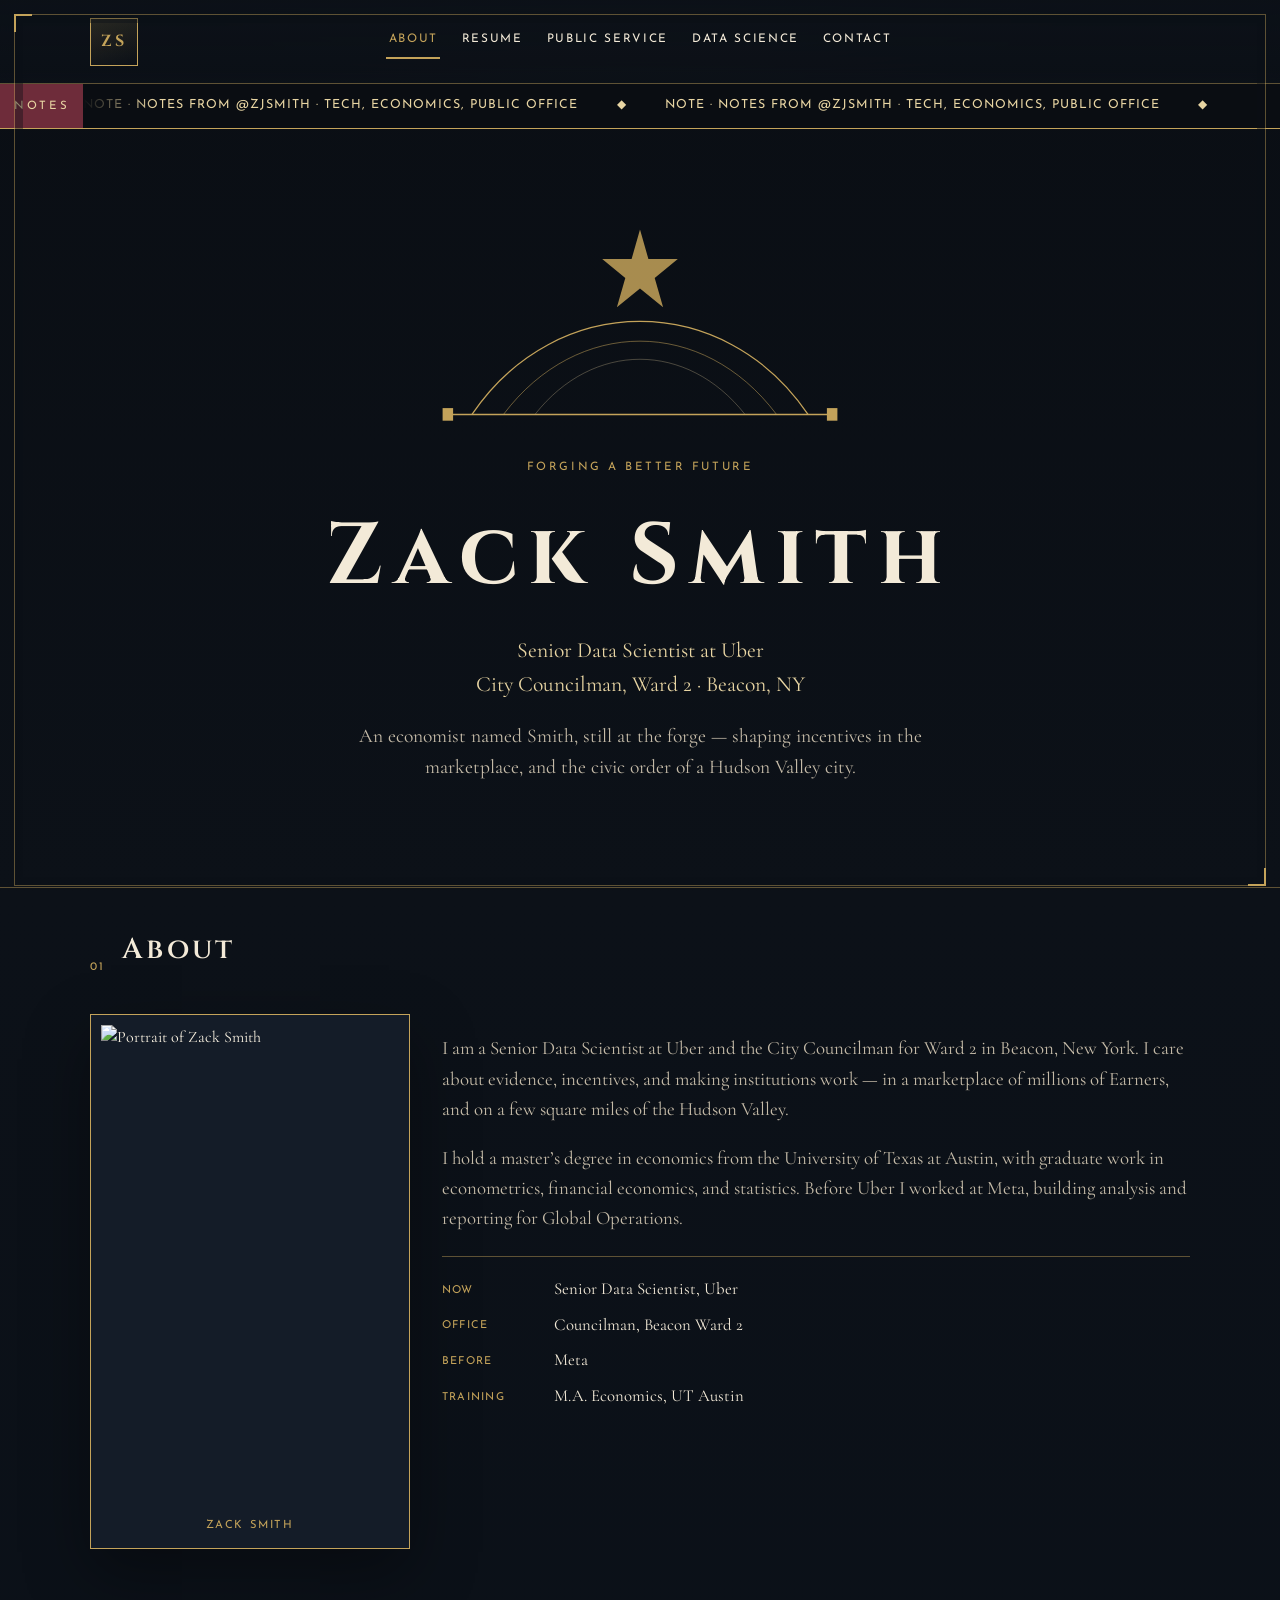
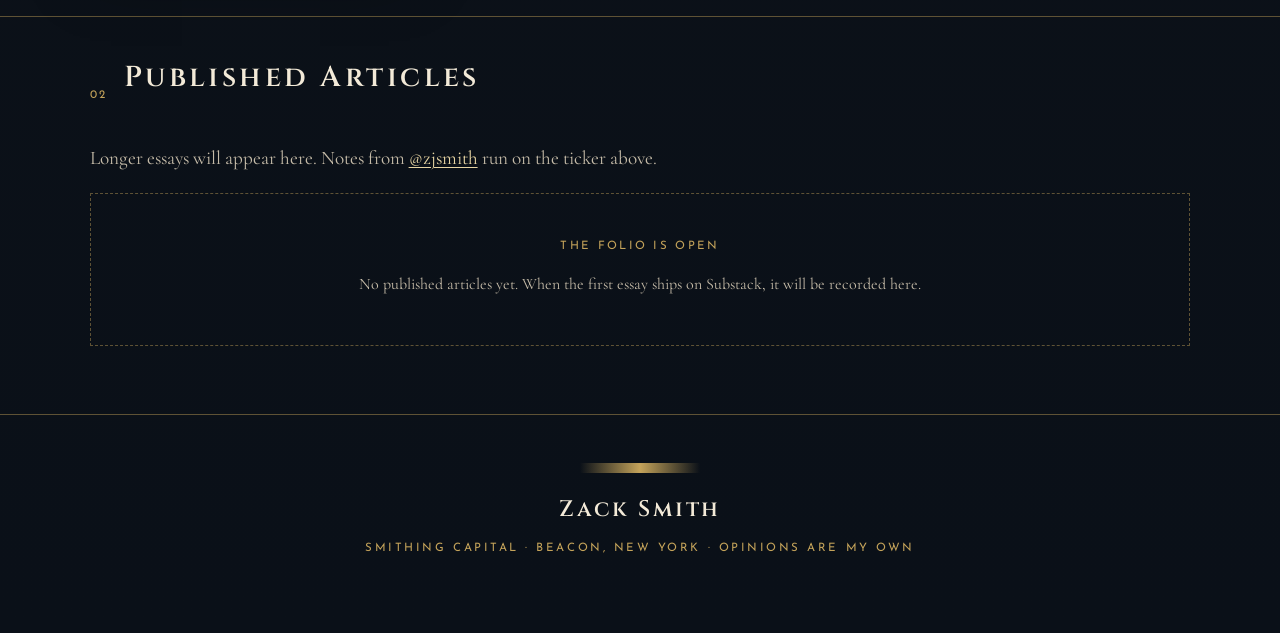
==== docs/index.html @ 28794821 "Publish the site from docs/ instead of GitHub Actions Pages. Co-authored-by: Cursor <cursoragent@cur" ====
<!DOCTYPE html>
<html lang="en">
  <head>
    <meta charset="UTF-8" />
    <meta name="viewport" content="width=device-width, initial-scale=1.0" />
    <title>Zack Smith · Data Scientist &amp; Councilman</title>
    <meta
      name="description"
      content="Zack Smith is a Senior Data Scientist at Uber and City Councilman for Ward 2 in Beacon, New York. Writing on tech, economics, and public office."
    />
    <link rel="preconnect" href="https://fonts.googleapis.com" />
    <link rel="preconnect" href="https://fonts.gstatic.com" crossorigin />
    <link
      href="https://fonts.googleapis.com/css2?family=Cinzel:wght@400;600;700&family=Cormorant+Garamond:ital,wght@0,400;0,500;0,600;1,400;1,500&family=Josefin+Sans:wght@300;400;500;600&display=swap"
      rel="stylesheet"
    />
    <link rel="stylesheet" href="./src/styles.css" />
  </head>
  <body>
    <div class="page-frame" aria-hidden="true"></div>

    <header class="site-header">
      <a class="monogram" href="#about" aria-label="Zack Smith home">ZS</a>
      <nav class="site-nav" aria-label="Primary">
        <a href="#about" data-nav="about">About</a>
        <a href="#resume" data-nav="resume">Resume</a>
        <a href="#public-service" data-nav="public-service">Public Service</a>
        <a href="#data-science" data-nav="data-science">Data Science</a>
        <a href="#contact" data-nav="contact">Contact</a>
      </nav>
    </header>

    <div class="ticker-wrap" aria-label="Latest Substack notes">
      <span class="ticker-badge">Notes</span>
      <div class="ticker-window">
        <div class="ticker-track" id="ticker-track">
          <span>Loading the wire…</span>
        </div>
      </div>
    </div>

    <main>
      <section class="page is-active" id="about" data-page="about">
        <div class="hero">
          <div class="hero-ornament" aria-hidden="true">
            <svg viewBox="0 0 400 200" fill="none">
              <path d="M200 12 L208 40 L236 40 L214 58 L222 86 L200 68 L178 86 L186 58 L164 40 L192 40 Z" fill="#c4a35a" opacity="0.85" />
              <path d="M40 188 C120 70 280 70 360 188" stroke="#c4a35a" stroke-width="1.2" />
              <path d="M70 188 C140 95 260 95 330 188" stroke="#c4a35a" stroke-width="0.7" opacity="0.7" />
              <path d="M100 188 C155 118 245 118 300 188" stroke="#e8d5a3" stroke-width="0.5" opacity="0.55" />
              <line x1="20" y1="188" x2="380" y2="188" stroke="#c4a35a" stroke-width="1.4" />
              <rect x="12" y="182" width="10" height="12" fill="#c4a35a" />
              <rect x="378" y="182" width="10" height="12" fill="#c4a35a" />
            </svg>
          </div>
          <p class="eyebrow">Forging a better future</p>
          <h1>Zack Smith</h1>
          <p class="hero-roles">Senior Data Scientist at Uber<br />City Councilman, Ward 2 · Beacon, NY</p>
          <p class="hero-lede">
            An economist named Smith, still at the forge — shaping incentives in the marketplace,
            and the civic order of a Hudson Valley city.
          </p>
        </div>

        <div class="panel inner">
          <div class="section-head">
            <span class="section-index">01</span>
            <h2>About</h2>
            <div class="rule"></div>
          </div>
          <div class="about-grid">
            <div class="portrait-frame">
              <img
                src="https://pbs.twimg.com/profile_images/2091632681578536960/deAurGRJ_400x400.jpg"
                alt="Portrait of Zack Smith"
                width="480"
                height="480"
              />
              <span class="frame-caption">Zack Smith</span>
            </div>
            <div class="about-copy">
              <p>
                I am a Senior Data Scientist at Uber and the City Councilman for Ward 2 in Beacon,
                New York. I care about evidence, incentives, and making institutions work — in a
                marketplace of millions of Earners, and on a few square miles of the Hudson Valley.
              </p>
              <p>
                I hold a master’s degree in economics from the University of Texas at Austin, with
                graduate work in econometrics, financial economics, and statistics. Before Uber I
                worked at Meta, building analysis and reporting for Global Operations.
              </p>
              <ul class="vital-stats">
                <li><span>Now</span> Senior Data Scientist, Uber</li>
                <li><span>Office</span> Councilman, Beacon Ward 2</li>
                <li><span>Before</span> Meta</li>
                <li><span>Training</span> M.A. Economics, UT Austin</li>
              </ul>
            </div>
          </div>
        </div>

        <div class="panel inner articles-panel">
          <div class="section-head">
            <span class="section-index">02</span>
            <h2>Published Articles</h2>
            <div class="rule"></div>
          </div>
          <p class="dispatch-intro">
            Longer essays will appear here. Notes from
            <a href="https://substack.com/@zjsmith" target="_blank" rel="noopener noreferrer">@zjsmith</a>
            run on the ticker above.
          </p>
          <div id="article-list" class="article-list">
            <p class="feed-status on-dark">Loading articles…</p>
          </div>
        </div>
      </section>

      <section class="page" id="public-service" data-page="public-service" hidden>
        <div class="panel">
          <div class="section-head">
            <span class="section-index">03</span>
            <h2>Public Service</h2>
            <div class="rule"></div>
          </div>
          <div class="civic-layout">
            <div>
              <p class="civic-kicker">City of Beacon · Ward 2</p>
              <h3>Councilman Zack Smith</h3>
              <p>
                Sworn in on January 4, 2026. I ran because Beacon’s quality of life can be improved
                with data, research, and attention to residents who feel overlooked as the city
                redevelops.
              </p>
              <blockquote>
                “As a data scientist, I am able to use data and research to make the best-informed
                decisions for our city, which is especially important with big decisions coming for
                zoning and redevelopment projects.”
              </blockquote>
              <p>
                Priorities I have raised with Ward 2 residents include holding short-term-rental
                landlords accountable, working with Main Street landlords on weekend parking, and
                enforcing quality-of-life rules — parking, leashes, noise — so Beacon stays orderly
                as it grows.
              </p>
              <p>
                City Council meetings and workshops are streamed and archived on the City of Beacon
                YouTube channel. Follow along there, then write me at
                <a href="mailto:zsmith@beaconny.gov">zsmith@beaconny.gov</a>
                if you have a Ward 2 or city issue.
              </p>
              <div class="hero-links start">
                <a
                  class="gold-btn"
                  href="https://www.youtube.com/channel/UCvPpigGwZDeR7WYmw-SuDxg"
                  target="_blank"
                  rel="noopener noreferrer"
                  >City of Beacon on YouTube</a
                >
                <a
                  class="ghost-btn"
                  href="https://beaconny.gov/index.php/meeting-videos/"
                  target="_blank"
                  rel="noopener noreferrer"
                  >Meeting videos</a
                >
              </div>
            </div>
            <aside class="civic-card">
              <p class="civic-card-label">The Record</p>
              <ul>
                <li>First-time candidate, elected 2025</li>
                <li>Sworn in January 4, 2026</li>
                <li>Ward 2 representative</li>
                <li>Watch meetings on YouTube</li>
              </ul>
              <a
                class="text-link"
                href="https://highlandscurrent.org/2025/10/27/beacon-council-to-get-makeover/"
                target="_blank"
                rel="noopener noreferrer"
                >Candidate Q&amp;A, The Highlands Current →</a
              >
            </aside>
          </div>
        </div>
      </section>

      <section class="page" id="data-science" data-page="data-science" hidden>
        <div class="panel">
          <div class="section-head">
            <span class="section-index">04</span>
            <h2>Data Science</h2>
            <div class="rule"></div>
          </div>
          <div class="ds-layout">
            <div>
              <p class="civic-kicker">Uber · New York</p>
              <h3>Senior Data Scientist</h3>
              <p>
                I run experiments to improve the onboarding funnel for Earners — the people who
                drive, deliver, and make the marketplace work. The job is measurement with
                consequences: design the test, ship the analysis, and recommend the product change.
              </p>
              <p>
                Day to day that looks like A/B tests, switchbacks, and synthetic controls; Python
                notebooks end-to-end; Hive and Spark for scheduled datasets; Presto SQL for
                analysis; and dashboards in Google Data Studio for engineering, product, and senior
                leadership.
              </p>
              <p>
                Code and one-off analytics live on GitHub.
              </p>
              <div class="hero-links start">
                <a class="gold-btn" href="#resume">Resume</a>
                <a
                  class="gold-btn"
                  href="https://github.com/ZSmith-Analytics"
                  target="_blank"
                  rel="noopener noreferrer"
                  >GitHub · ZSmith-Analytics</a
                >
              </div>
            </div>
            <aside class="civic-card">
              <p class="civic-card-label">The Bench</p>
              <ul>
                <li>Experiment design &amp; causal inference</li>
                <li>Python, Presto SQL, Hive, Spark</li>
                <li>Product science for Earner onboarding</li>
                <li>Stakeholder reporting &amp; decision memos</li>
              </ul>
            </aside>
          </div>
        </div>
      </section>

      <section class="page" id="resume" data-page="resume" hidden>
        <div class="panel">
          <div class="section-head">
            <span class="section-index">02</span>
            <h2>Resume</h2>
            <div class="rule"></div>
          </div>
          <p class="dispatch-intro">
            Open the
            <a href="./resume.html">print-friendly copy</a>
            if you want to save or paste into a document.
          </p>
          <article class="resume-folio">
            <p class="resume-name">Zack Smith</p>
            <p class="resume-role">Senior Data Scientist</p>
            <p class="resume-contact">
              New York City, New York · zacksmith.analytics@outlook.com · (716) 909-1652
            </p>

            <h3>Summary</h3>
            <p>
              Senior Data Scientist at Uber for the past 5 years, working in Earner Access. I specialize in A/B testing, Causal Inference, and Synthetic Control.
            </p>
            <p>
              I work in an embedded Product team, directly with Senior Product Managers, Senior Engineers, and Tech Leaders, and I have produced dozens of proactive analyses with bespoke metrics that I have developed end-to-end.
            </p>
            <p>
              My analyses have driven business decisions that have saved tens of millions of dollars for the business, and led to double-digit percentage improvements in the Uber Earner Onboarding funnel.
            </p>
            <p>
              I have ultimately presented this work to executive leaders, external stakeholders, and Staff+ level Science experts at the company.
            </p>

            <h3>Experience</h3>
            <div class="resume-job">
              <div class="resume-job-head">
                <strong>Uber</strong>
                <span>New York · 2021–Present</span>
              </div>
              <p class="resume-title">Senior Data Scientist / Tech Lead</p>
              <ul>
                <li>Run experiments to improve the onboarding funnel for Earners — the people who drive, deliver, and make the marketplace work — then recommend product changes to engineering, product, and senior leadership.</li>
                <li>Design and analyze A/B tests, switchback experiments, and synthetic controls; build studies end-to-end in Python.</li>
                <li>Schedule production datasets with Hive and Spark; analyze with Presto SQL.</li>
                <li>Create bespoke metrics and operationalize through pipelines, then report through interactive end-user dashboards.</li>
                <li>Leading a team with scope across background check, enforcement, and re-onboarding analytics.</li>
              </ul>
            </div>
            <div class="resume-job">
              <div class="resume-job-head">
                <strong>Meta</strong>
                <span>Austin, TX · 2017–2021</span>
              </div>
              <p class="resume-title">Data Analyst, Global Operations</p>
              <ul>
                <li>Was the go-to data stakeholder in Global IP Operations, building many of the organization's key pipelines and dashboards, while building the organization’s vendor quality measurement framework.</li>
                <li>Prior, I was the go-to data stakeholder in Ads Integrity Operations. I likewise built many of the organization's key datasets and metrics, while designing a group-sourced quality auditing framework that persisted as the gold-standard Global Operations measurement design for 5+ years.</li>
              </ul>
            </div>

            <h3>Education</h3>
            <p><strong>The University of Texas at Austin</strong><br />Master of Arts, Economics. Graduate work in Econometrics, Financial Economics, and Statistics.</p>
            <p><strong>SUNY Geneseo</strong><br />Bachelor of Science, Political Science / Economics double-major</p>

            <h3>Skills</h3>
            <p><strong>Methods:</strong> Experiment design, Causal inference, A/B tests, Switchbacks, Synthetic Controls</p>
            <p><strong>Tools:</strong> Python, Presto SQL, Hive, Spark, Google Data Studio</p>
            <p><strong>Focus:</strong> End-to-end ownership of essential business areas, providing data vision and leadership to help the business make the best possible decisions, with integrity</p>
          </article>
        </div>
      </section>

      <section class="page" id="contact" data-page="contact" hidden>
        <div class="panel">
          <div class="section-head">
            <span class="section-index">05</span>
            <h2>Contact</h2>
            <div class="rule"></div>
          </div>
          <div class="contact-grid">
            <article class="contact-card">
              <p class="ticket-kicker">Personal or business inquiries</p>
              <h3>
                <a href="mailto:zacksmith.analytics@outlook.com">zacksmith.analytics@outlook.com</a>
              </h3>
              <p>For personal or business inquiries.</p>
            </article>
            <article class="contact-card">
              <p class="ticket-kicker">City of Beacon</p>
              <h3>
                <a href="mailto:zsmith@beaconny.gov">zsmith@beaconny.gov</a>
              </h3>
              <p>For City of Beacon issues.</p>
            </article>
            <article class="contact-card socials">
              <p class="ticket-kicker">Socials</p>
              <h3>To keep up with my latest</h3>
              <ul class="social-list">
                <li>
                  <a href="https://x.com/zacksmith_data" target="_blank" rel="noopener noreferrer">X · @zacksmith_data</a>
                </li>
                <li>
                  <a href="https://zjsmith.substack.com" target="_blank" rel="noopener noreferrer">Substack · @zjsmith</a>
                </li>
                <li>
                  <a href="https://www.linkedin.com/in/zachary-smith-data/" target="_blank" rel="noopener noreferrer">LinkedIn</a>
                </li>
                <li>
                  <a href="https://github.com/ZSmith-Analytics" target="_blank" rel="noopener noreferrer">GitHub</a>
                </li>
              </ul>
            </article>
          </div>
        </div>
      </section>
    </main>

    <footer class="site-footer">
      <div class="footer-ornament" aria-hidden="true"></div>
      <p class="footer-name">Zack Smith</p>
      <p class="footer-meta">Smithing capital · Beacon, New York · Opinions are my own</p>
    </footer>

    <script type="module" src="./src/main.js"></script>
  </body>
</html>
---- docs/src/styles.css ----
:root {
  --navy: #0c1118;
  --navy-2: #141c28;
  --ink: #f3ead8;
  --muted: #c5bba8;
  --gold: #c4a35a;
  --gold-bright: #e8d5a3;
  --burgundy: #6e2c3a;
  --line: rgba(196, 163, 90, 0.45);
  --shadow: 0 24px 60px rgba(0, 0, 0, 0.35);
}

*,
*::before,
*::after {
  box-sizing: border-box;
}

html {
  scroll-behavior: smooth;
}

body {
  margin: 0;
  font-family: "Cormorant Garamond", Georgia, serif;
  background:
    radial-gradient(1200px 600px at 50% -10%, rgba(196, 163, 90, 0.12), transparent 55%),
    linear-gradient(180deg, #0a0e14 0%, var(--navy) 40%, #0a1018 100%);
  color: var(--ink);
  line-height: 1.6;
  min-height: 100vh;
}

.page-frame {
  pointer-events: none;
  position: fixed;
  inset: 14px;
  border: 1px solid var(--line);
  box-shadow: inset 0 0 0 8px rgba(12, 17, 24, 0.4);
  z-index: 40;
}

.page-frame::before,
.page-frame::after {
  content: "";
  position: absolute;
  width: 18px;
  height: 18px;
  border: 2px solid var(--gold);
}

.page-frame::before {
  top: -1px;
  left: -1px;
  border-right: 0;
  border-bottom: 0;
}

.page-frame::after {
  right: -1px;
  bottom: -1px;
  border-left: 0;
  border-top: 0;
}

a {
  color: var(--gold-bright);
  text-decoration-thickness: 1px;
  text-underline-offset: 3px;
}

img {
  max-width: 100%;
  display: block;
}

.site-header {
  position: sticky;
  top: 0;
  z-index: 30;
  display: grid;
  grid-template-columns: 48px 1fr 48px;
  align-items: center;
  gap: 1.5rem;
  padding: 1.1rem 7vw;
  background: linear-gradient(180deg, rgba(12, 17, 24, 0.96), rgba(12, 17, 24, 0.78));
  border-bottom: 1px solid var(--line);
  backdrop-filter: blur(10px);
}

.monogram {
  font-family: "Cinzel", serif;
  font-weight: 700;
  letter-spacing: 0.18em;
  color: var(--gold);
  border: 1px solid var(--gold);
  width: 48px;
  height: 48px;
  display: grid;
  place-items: center;
  text-decoration: none;
  background: linear-gradient(160deg, rgba(196, 163, 90, 0.16), transparent);
}

.site-nav {
  display: flex;
  justify-content: center;
  gap: 1.2rem;
  font-family: "Josefin Sans", sans-serif;
  font-size: 0.74rem;
  letter-spacing: 0.14em;
  text-transform: uppercase;
}

.site-nav a {
  color: var(--ink);
  text-decoration: none;
  padding: 0.35rem 0.15rem 0.5rem;
  border-bottom: 2px solid transparent;
}

.site-nav a:hover,
.site-nav a.is-active {
  color: var(--gold);
}

.site-nav a.is-active {
  border-bottom-color: var(--gold);
}

.page {
  display: none;
}

.page.is-active {
  display: block !important;
}

.hero {
  text-align: center;
  padding: 5.5rem 7vw 4.5rem;
}

.hero-ornament {
  width: min(420px, 80vw);
  margin: 0 auto 1.4rem;
}

.eyebrow,
.ticket-kicker,
.civic-kicker,
.civic-card-label,
.when,
.section-index,
.ticker-badge,
.footer-meta {
  font-family: "Josefin Sans", sans-serif;
  letter-spacing: 0.22em;
  text-transform: uppercase;
  font-size: 0.72rem;
  color: var(--gold);
}

.hero h1,
.section-head h2,
.footer-name {
  font-family: "Cinzel", serif;
  font-weight: 600;
  letter-spacing: 0.12em;
  margin: 0.2rem 0;
}

.hero h1 {
  font-size: clamp(2.8rem, 8vw, 5.4rem);
  font-weight: 700;
}

.hero-roles {
  font-size: 1.35rem;
  color: var(--gold-bright);
  margin: 0.4rem 0 1.2rem;
}

.hero-lede {
  max-width: 38rem;
  margin: 0 auto 2rem;
  font-size: 1.22rem;
  color: var(--muted);
}

.hero-links,
.footer-links {
  display: flex;
  flex-wrap: wrap;
  gap: 0.8rem;
  justify-content: center;
}

.hero-links.start {
  justify-content: flex-start;
  margin-top: 1.4rem;
}

.gold-btn,
.ghost-btn {
  font-family: "Josefin Sans", sans-serif;
  letter-spacing: 0.14em;
  text-transform: uppercase;
  font-size: 0.72rem;
  padding: 0.85rem 1.2rem;
  text-decoration: none;
  display: inline-block;
}

.gold-btn {
  background: linear-gradient(180deg, #d9bc74, var(--gold));
  color: #1a140c;
  border: 1px solid #f0e1b4;
}

.gold-btn.compact {
  margin-top: 1rem;
  padding: 0.65rem 0.95rem;
}

.ghost-btn {
  border: 1px solid var(--line);
  color: var(--ink);
}

.panel {
  padding: 4.2rem 7vw;
  border-top: 1px solid var(--line);
}

.panel.inner {
  padding-top: 2.2rem;
}

.section-head {
  display: grid;
  grid-template-columns: auto 1fr auto;
  align-items: end;
  gap: 1rem;
  margin-bottom: 2.4rem;
}

.section-head h2 {
  font-size: 1.8rem;
}

.rule {
  height: 1px;
  background: linear-gradient(90deg, var(--gold), transparent);
  align-self: center;
}

.about-grid,
.civic-layout,
.ds-layout,
.contact-grid,
.article-list {
  display: grid;
  gap: 2rem;
}

.about-grid {
  grid-template-columns: minmax(220px, 320px) 1fr;
  align-items: start;
}

.portrait-frame {
  border: 1px solid var(--gold);
  padding: 10px;
  background: var(--navy-2);
  box-shadow: var(--shadow);
}

.portrait-frame img {
  width: 100%;
  aspect-ratio: 1;
  object-fit: cover;
  filter: contrast(1.05) saturate(0.85);
}

.frame-caption {
  display: block;
  text-align: center;
  padding: 0.7rem 0 0.2rem;
  font-family: "Josefin Sans", sans-serif;
  letter-spacing: 0.14em;
  text-transform: uppercase;
  font-size: 0.7rem;
  color: var(--gold);
}

.about-copy p,
.civic-layout p,
.ds-layout p,
.contact-card p {
  font-size: 1.18rem;
  color: var(--muted);
}

.vital-stats {
  list-style: none;
  padding: 1.2rem 0 0;
  margin: 1.4rem 0 0;
  border-top: 1px solid var(--line);
  display: grid;
  gap: 0.55rem;
}

.vital-stats li {
  display: grid;
  grid-template-columns: 7rem 1fr;
  font-size: 1.05rem;
}

.vital-stats span {
  color: var(--gold);
  font-family: "Josefin Sans", sans-serif;
  letter-spacing: 0.12em;
  text-transform: uppercase;
  font-size: 0.68rem;
  padding-top: 0.35rem;
}

.timeline {
  list-style: none;
  margin: 0;
  padding: 0;
  display: grid;
  gap: 2rem;
}

.timeline li {
  padding-left: 1.4rem;
  border-left: 2px solid var(--gold);
}

.civic-layout h3,
.ds-layout h3,
.contact-card h3,
.article-card h3 {
  font-family: "Cinzel", serif;
  font-size: 1.25rem;
  margin: 0.2rem 0 0.6rem;
}

.contact-card h3 a,
.article-card h3 a {
  color: inherit;
  text-decoration: none;
}

.contact-card h3 a:hover,
.article-card h3 a:hover {
  color: var(--gold);
}

.where {
  color: var(--gold-bright);
  font-style: italic;
  margin: 0.15rem 0 0.4rem;
}

.civic {
  background: linear-gradient(180deg, rgba(110, 44, 58, 0.16), transparent 70%);
}

.civic-layout,
.ds-layout {
  grid-template-columns: 1.4fr 0.8fr;
}

.contact-grid {
  grid-template-columns: 1fr 1fr;
}

.contact-card {
  border: 1px solid var(--line);
  padding: 1.6rem 1.5rem;
  background: rgba(20, 28, 40, 0.55);
}

.contact-card.socials {
  grid-column: 1 / -1;
}

.social-list {
  list-style: none;
  padding: 0;
  margin: 0.8rem 0 0;
  display: grid;
  gap: 0.45rem;
}

.social-list a {
  font-family: "Josefin Sans", sans-serif;
  letter-spacing: 0.08em;
  text-transform: uppercase;
  font-size: 0.82rem;
  text-decoration: none;
}

.empty-folio {
  border: 1px dashed var(--line);
  padding: 2rem 1.5rem;
  text-align: center;
  color: var(--muted);
}

.empty-kicker {
  font-family: "Josefin Sans", sans-serif;
  letter-spacing: 0.2em;
  text-transform: uppercase;
  font-size: 0.72rem;
  color: var(--gold);
}

.article-card {
  border-top: 2px solid var(--gold);
  padding-top: 1rem;
}

.resume-folio {
  background: #f4ead8;
  color: #1b140f;
  padding: 2rem 1.8rem 2.2rem;
  box-shadow: var(--shadow);
  max-width: 52rem;
}

.resume-folio h3 {
  font-family: "Josefin Sans", sans-serif;
  letter-spacing: 0.16em;
  text-transform: uppercase;
  font-size: 0.78rem;
  color: var(--burgundy);
  border-bottom: 1.5px solid var(--gold);
  padding-bottom: 0.3rem;
  margin: 1.4rem 0 0.7rem;
}

.resume-folio p,
.resume-folio li {
  font-size: 1.05rem;
  color: #3d342c;
}

.resume-folio ul {
  margin: 0.3rem 0 0.8rem;
  padding-left: 1.2rem;
}

.resume-name {
  font-family: "Cinzel", serif;
  font-size: 2rem;
  letter-spacing: 0.12em;
  text-align: center;
  margin: 0 0 0.2rem;
  color: #1b140f;
}

.resume-role,
.resume-contact {
  font-family: "Josefin Sans", sans-serif;
  text-align: center;
  letter-spacing: 0.08em;
  text-transform: uppercase;
  font-size: 0.78rem;
  color: #6b5a3a;
  margin: 0 0 0.4rem;
}

.resume-job {
  margin-bottom: 1rem;
}

.resume-job-head {
  display: flex;
  justify-content: space-between;
  gap: 1rem;
  font-size: 1.1rem;
}

.resume-job-head span {
  font-family: "Josefin Sans", sans-serif;
  font-size: 0.72rem;
  letter-spacing: 0.08em;
  text-transform: uppercase;
  color: #8a6a2f;
  padding-top: 0.25rem;
}

.resume-title {
  font-style: italic;
  margin: 0.15rem 0 0.4rem;
}

blockquote {
  margin: 1.4rem 0;
  padding: 0 0 0 1.2rem;
  border-left: 3px solid var(--gold);
  font-size: 1.28rem;
  font-style: italic;
  color: var(--ink);
}

.civic-card {
  border: 1px solid var(--gold);
  padding: 1.5rem;
  background: rgba(20, 28, 40, 0.7);
  align-self: start;
}

.civic-card ul {
  padding-left: 1.1rem;
  color: var(--muted);
}

.text-link {
  display: inline-block;
  margin-top: 0.8rem;
  font-family: "Josefin Sans", sans-serif;
  font-size: 0.75rem;
  letter-spacing: 0.08em;
  text-transform: uppercase;
}

.dispatch-intro {
  font-size: 1.2rem;
  color: var(--muted);
  max-width: 46rem;
}

.ticker-wrap {
  margin: 0;
  display: grid;
  grid-template-columns: auto 1fr;
  border-bottom: 1px solid var(--gold);
  background: #0a0d12;
  overflow: hidden;
  position: sticky;
  top: 73px;
  z-index: 25;
}

.ticker-badge {
  padding: 0.7rem 0.9rem;
  background: var(--burgundy);
  color: var(--gold-bright);
  display: grid;
  place-items: center;
}

.ticker-window {
  overflow: hidden;
  mask-image: linear-gradient(90deg, transparent, #000 6%, #000 94%, transparent);
}

.ticker-track {
  display: flex;
  gap: 2.4rem;
  white-space: nowrap;
  padding: 0.75rem 0;
  width: max-content;
  animation: marquee 42s linear infinite;
  font-family: "Josefin Sans", sans-serif;
  letter-spacing: 0.08em;
  text-transform: uppercase;
  font-size: 0.78rem;
  color: var(--gold-bright);
}

.ticker-track a {
  color: var(--gold-bright);
  text-decoration: none;
}

@keyframes marquee {
  from {
    transform: translateX(0);
  }
  to {
    transform: translateX(-50%);
  }
}

.ticket-row {
  grid-template-columns: 1fr 1fr;
}

.ticket {
  display: grid;
  grid-template-columns: 88px 1fr;
  min-height: 320px;
  background: #f4ead8;
  color: #1b140f;
  box-shadow: var(--shadow);
  position: relative;
}

.ticket::before,
.ticket::after {
  content: "";
  position: absolute;
  width: 18px;
  height: 18px;
  background: var(--navy);
  border-radius: 50%;
  left: 79px;
}

.ticket::before {
  top: -9px;
}

.ticket::after {
  bottom: -9px;
}

.ticket-stub {
  background: repeating-linear-gradient(
    135deg,
    #6e2c3a,
    #6e2c3a 10px,
    #5a2430 10px,
    #5a2430 20px
  );
  color: #f4ead8;
  writing-mode: vertical-rl;
  transform: rotate(180deg);
  display: flex;
  justify-content: space-between;
  align-items: center;
  padding: 1rem 0.4rem;
  font-family: "Josefin Sans", sans-serif;
  letter-spacing: 0.18em;
  text-transform: uppercase;
  font-size: 0.72rem;
  border-right: 2px dashed rgba(244, 234, 216, 0.45);
}

.ticket-stub.substack {
  background: repeating-linear-gradient(
    135deg,
    #1c2a22,
    #1c2a22 10px,
    #152019 10px,
    #152019 20px
  );
}

.stub-num {
  letter-spacing: 0.08em;
}

.ticket-body {
  padding: 1.4rem 1.5rem 1.5rem;
}

.ticket-kicker {
  color: var(--burgundy);
  margin: 0;
}

.ticket-body h3 {
  color: #1b140f;
}

.feed-list {
  display: grid;
  gap: 0.9rem;
  min-height: 8rem;
}

.feed-item {
  border-bottom: 1px solid rgba(110, 44, 58, 0.2);
  padding-bottom: 0.7rem;
}

.feed-item a {
  color: #1b140f;
  font-weight: 600;
  text-decoration: none;
  font-size: 1.08rem;
}

.feed-item p {
  margin: 0.25rem 0 0;
  color: #4d4338;
  font-size: 1rem;
}

.feed-meta {
  font-family: "Josefin Sans", sans-serif;
  font-size: 0.68rem;
  letter-spacing: 0.12em;
  text-transform: uppercase;
  color: #8a6a2f;
}

.feed-status {
  color: #5c5248;
  font-style: italic;
}

.tweet-embed {
  max-height: 360px;
  overflow: auto;
  background: #f4ead8;
}

.tweet-embed iframe {
  width: 100% !important;
}

.edu-grid {
  grid-template-columns: repeat(3, 1fr);
}

.edu-grid article {
  border-top: 2px solid var(--gold);
  padding-top: 1rem;
}

.site-footer {
  padding: 3rem 7vw 4rem;
  text-align: center;
  border-top: 1px solid var(--line);
}

.footer-ornament {
  width: 120px;
  height: 10px;
  margin: 0 auto 1.2rem;
  background: linear-gradient(90deg, transparent, var(--gold), transparent);
}

.footer-name {
  font-size: 1.4rem;
}

.footer-links a {
  font-family: "Josefin Sans", sans-serif;
  font-size: 0.75rem;
  letter-spacing: 0.14em;
  text-transform: uppercase;
  text-decoration: none;
  color: var(--muted);
}

.footer-links a:hover {
  color: var(--gold);
}

@media (max-width: 900px) {
  .page-frame {
    display: none;
  }

  .site-header {
    grid-template-columns: 1fr;
    justify-items: center;
    padding: 0.9rem 1.2rem;
  }

  .site-nav {
    order: 3;
    width: 100%;
    justify-content: center;
    flex-wrap: wrap;
    gap: 0.9rem 1.1rem;
  }

  .about-grid,
  .civic-layout,
  .ds-layout,
  .contact-grid {
    grid-template-columns: 1fr;
  }

  .contact-card.socials {
    grid-column: auto;
  }

  .resume-job-head {
    flex-direction: column;
    gap: 0.15rem;
  }

  .ticket {
    grid-template-columns: 64px 1fr;
  }

  .ticket::before,
  .ticket::after {
    left: 55px;
  }
}
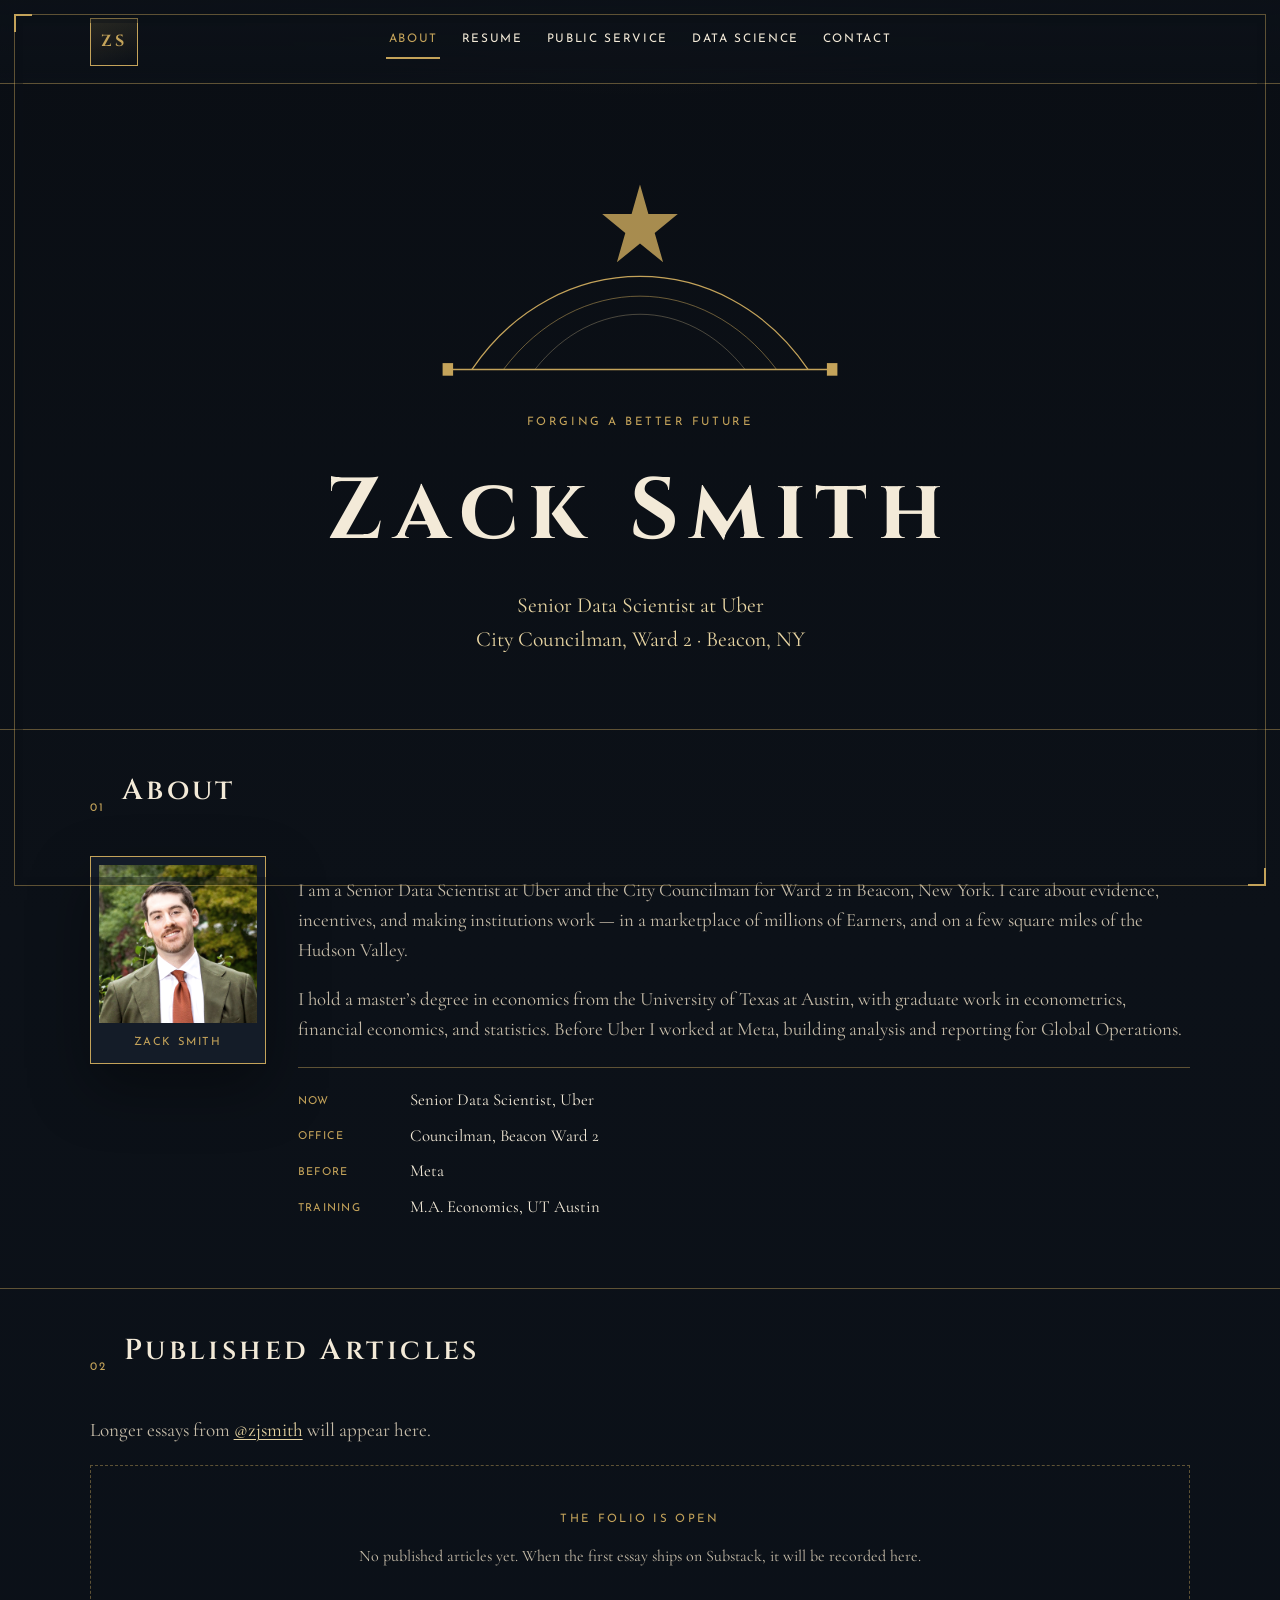
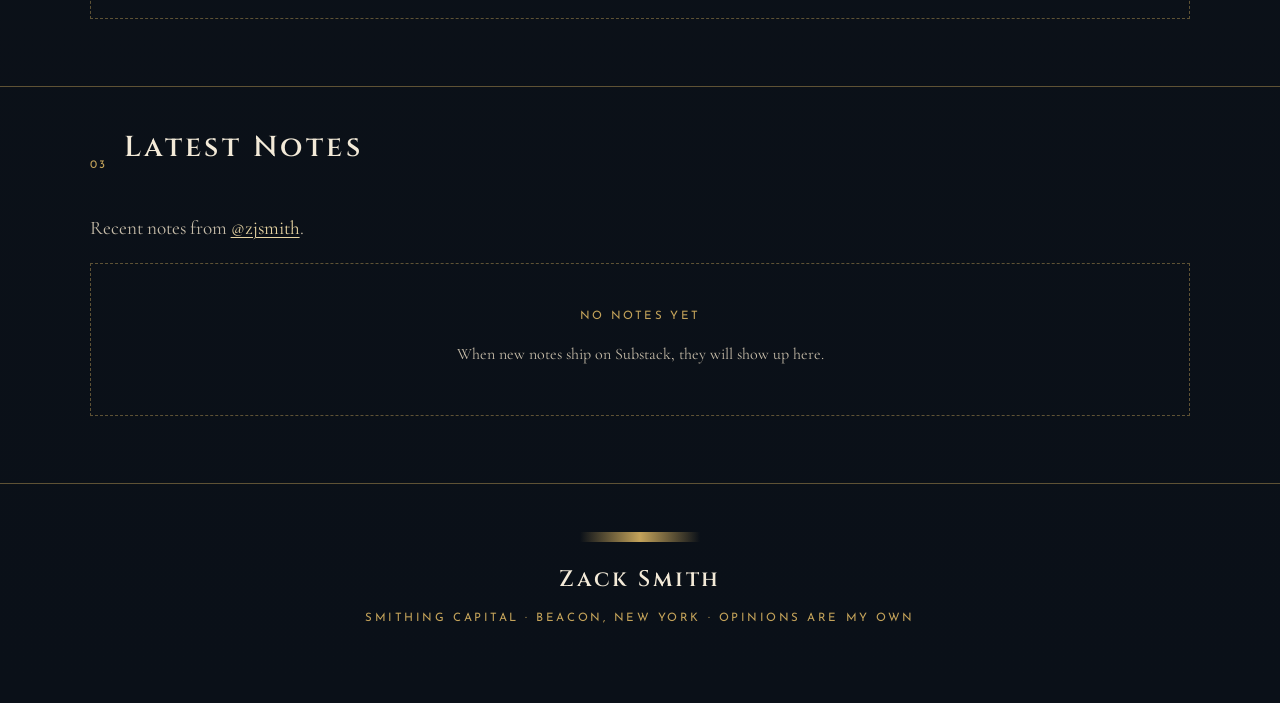
==== commit 50e51559: "Refresh the personal site: resume, portrait, and notes cards. Co-authored-by: Cursor <cursoragent@cu" ====
--- a/docs/index.html
+++ b/docs/index.html
@@ -30,15 +30,6 @@
       </nav>
     </header>
 
-    <div class="ticker-wrap" aria-label="Latest Substack notes">
-      <span class="ticker-badge">Notes</span>
-      <div class="ticker-window">
-        <div class="ticker-track" id="ticker-track">
-          <span>Loading the wire…</span>
-        </div>
-      </div>
-    </div>
-
     <main>
       <section class="page is-active" id="about" data-page="about">
         <div class="hero">
@@ -56,10 +47,6 @@
           <p class="eyebrow">Forging a better future</p>
           <h1>Zack Smith</h1>
           <p class="hero-roles">Senior Data Scientist at Uber<br />City Councilman, Ward 2 · Beacon, NY</p>
-          <p class="hero-lede">
-            An economist named Smith, still at the forge — shaping incentives in the marketplace,
-            and the civic order of a Hudson Valley city.
-          </p>
         </div>
 
         <div class="panel inner">
@@ -71,10 +58,10 @@
           <div class="about-grid">
             <div class="portrait-frame">
               <img
-                src="https://pbs.twimg.com/profile_images/2091632681578536960/deAurGRJ_400x400.jpg"
+                src="./img/zack-smith.jpg"
                 alt="Portrait of Zack Smith"
-                width="480"
-                height="480"
+                width="800"
+                height="800"
               />
               <span class="frame-caption">Zack Smith</span>
             </div>
@@ -106,12 +93,27 @@
             <div class="rule"></div>
           </div>
           <p class="dispatch-intro">
-            Longer essays will appear here. Notes from
+            Longer essays from
             <a href="https://substack.com/@zjsmith" target="_blank" rel="noopener noreferrer">@zjsmith</a>
-            run on the ticker above.
+            will appear here.
           </p>
           <div id="article-list" class="article-list">
             <p class="feed-status on-dark">Loading articles…</p>
+          </div>
+        </div>
+
+        <div class="panel inner notes-panel">
+          <div class="section-head">
+            <span class="section-index">03</span>
+            <h2>Latest Notes</h2>
+            <div class="rule"></div>
+          </div>
+          <p class="dispatch-intro">
+            Recent notes from
+            <a href="https://substack.com/@zjsmith" target="_blank" rel="noopener noreferrer">@zjsmith</a>.
+          </p>
+          <div id="notes-list" class="notes-grid">
+            <p class="feed-status on-dark">Loading notes…</p>
           </div>
         </div>
       </section>
@@ -251,7 +253,9 @@
             <p class="resume-name">Zack Smith</p>
             <p class="resume-role">Senior Data Scientist</p>
             <p class="resume-contact">
-              New York City, New York · zacksmith.analytics@outlook.com · (716) 909-1652
+              New York City, New York · zacksmith.analytics@outlook.com ·
+              <a href="https://zacksmith-analytics.com">zacksmith-analytics.com</a>
+              · (716) 909-1652
             </p>
 
             <h3>Summary</h3>
--- a/docs/src/styles.css
+++ b/docs/src/styles.css
@@ -152,7 +152,6 @@
 .civic-card-label,
 .when,
 .section-index,
-.ticker-badge,
 .footer-meta {
   font-family: "Josefin Sans", sans-serif;
   letter-spacing: 0.22em;
@@ -178,7 +177,7 @@
 .hero-roles {
   font-size: 1.35rem;
   color: var(--gold-bright);
-  margin: 0.4rem 0 1.2rem;
+  margin: 0.4rem 0 0;
 }
 
 .hero-lede {
@@ -259,27 +258,30 @@
 .civic-layout,
 .ds-layout,
 .contact-grid,
-.article-list {
+.article-list,
+.notes-grid {
   display: grid;
   gap: 2rem;
 }
 
 .about-grid {
-  grid-template-columns: minmax(220px, 320px) 1fr;
+  grid-template-columns: auto 1fr;
   align-items: start;
 }
 
 .portrait-frame {
+  width: 176px;
   border: 1px solid var(--gold);
-  padding: 10px;
+  padding: 8px;
   background: var(--navy-2);
   box-shadow: var(--shadow);
 }
 
 .portrait-frame img {
   width: 100%;
-  aspect-ratio: 1;
-  object-fit: cover;
+  height: auto;
+  object-fit: contain;
+  object-position: center top;
   filter: contrast(1.05) saturate(0.85);
 }
 
@@ -424,6 +426,35 @@
   padding-top: 1rem;
 }
 
+.notes-grid .empty-folio {
+  grid-column: 1 / -1;
+}
+
+.note-card {
+  border: 1px solid var(--line);
+  padding: 1.2rem 1.15rem;
+  background: rgba(20, 28, 40, 0.55);
+}
+
+.note-card p {
+  margin: 0.55rem 0 0;
+  font-size: 1.08rem;
+  color: var(--muted);
+}
+
+.note-card a {
+  color: inherit;
+  text-decoration: none;
+}
+
+.note-card a:hover {
+  color: var(--gold-bright);
+}
+
+.feed-meta.on-dark {
+  color: var(--gold);
+}
+
 .resume-folio {
   background: #f4ead8;
   color: #1b140f;
@@ -533,59 +564,6 @@
   font-size: 1.2rem;
   color: var(--muted);
   max-width: 46rem;
-}
-
-.ticker-wrap {
-  margin: 0;
-  display: grid;
-  grid-template-columns: auto 1fr;
-  border-bottom: 1px solid var(--gold);
-  background: #0a0d12;
-  overflow: hidden;
-  position: sticky;
-  top: 73px;
-  z-index: 25;
-}
-
-.ticker-badge {
-  padding: 0.7rem 0.9rem;
-  background: var(--burgundy);
-  color: var(--gold-bright);
-  display: grid;
-  place-items: center;
-}
-
-.ticker-window {
-  overflow: hidden;
-  mask-image: linear-gradient(90deg, transparent, #000 6%, #000 94%, transparent);
-}
-
-.ticker-track {
-  display: flex;
-  gap: 2.4rem;
-  white-space: nowrap;
-  padding: 0.75rem 0;
-  width: max-content;
-  animation: marquee 42s linear infinite;
-  font-family: "Josefin Sans", sans-serif;
-  letter-spacing: 0.08em;
-  text-transform: uppercase;
-  font-size: 0.78rem;
-  color: var(--gold-bright);
-}
-
-.ticker-track a {
-  color: var(--gold-bright);
-  text-decoration: none;
-}
-
-@keyframes marquee {
-  from {
-    transform: translateX(0);
-  }
-  to {
-    transform: translateX(-50%);
-  }
 }
 
 .ticket-row {
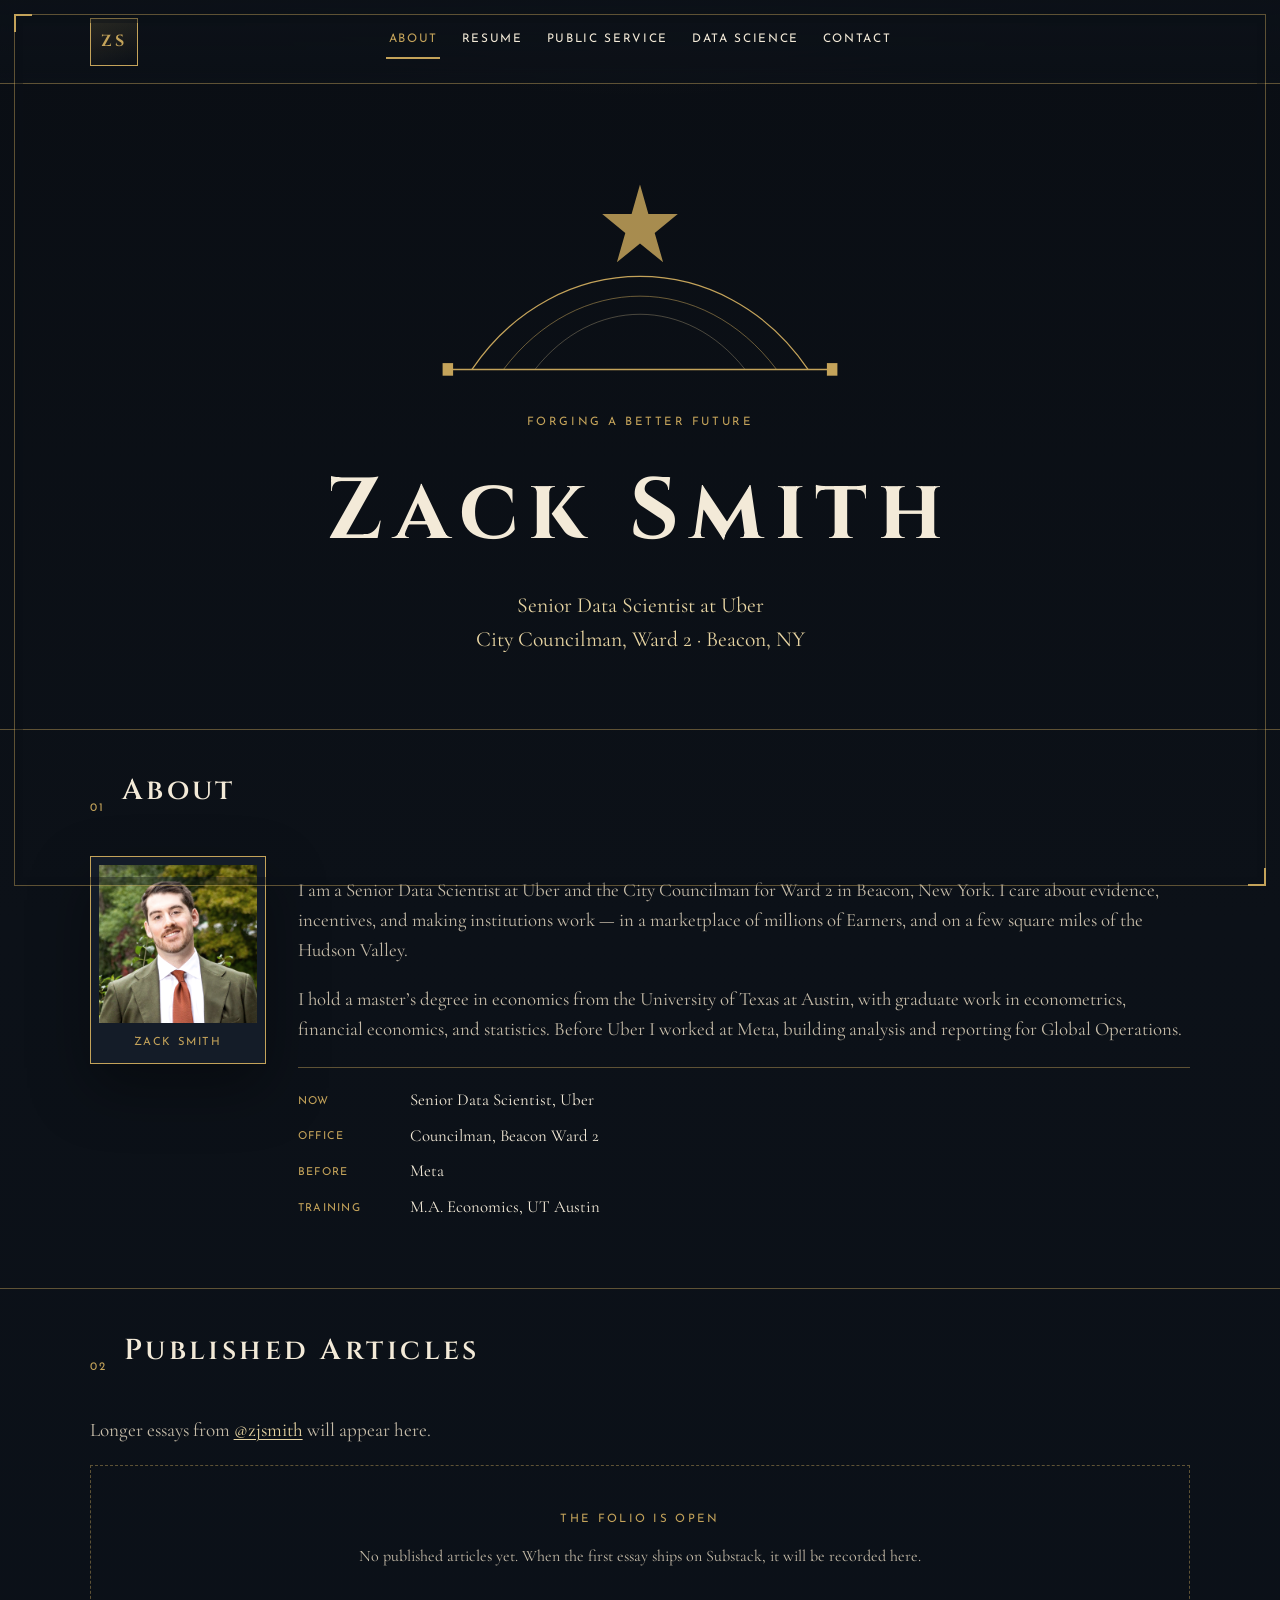
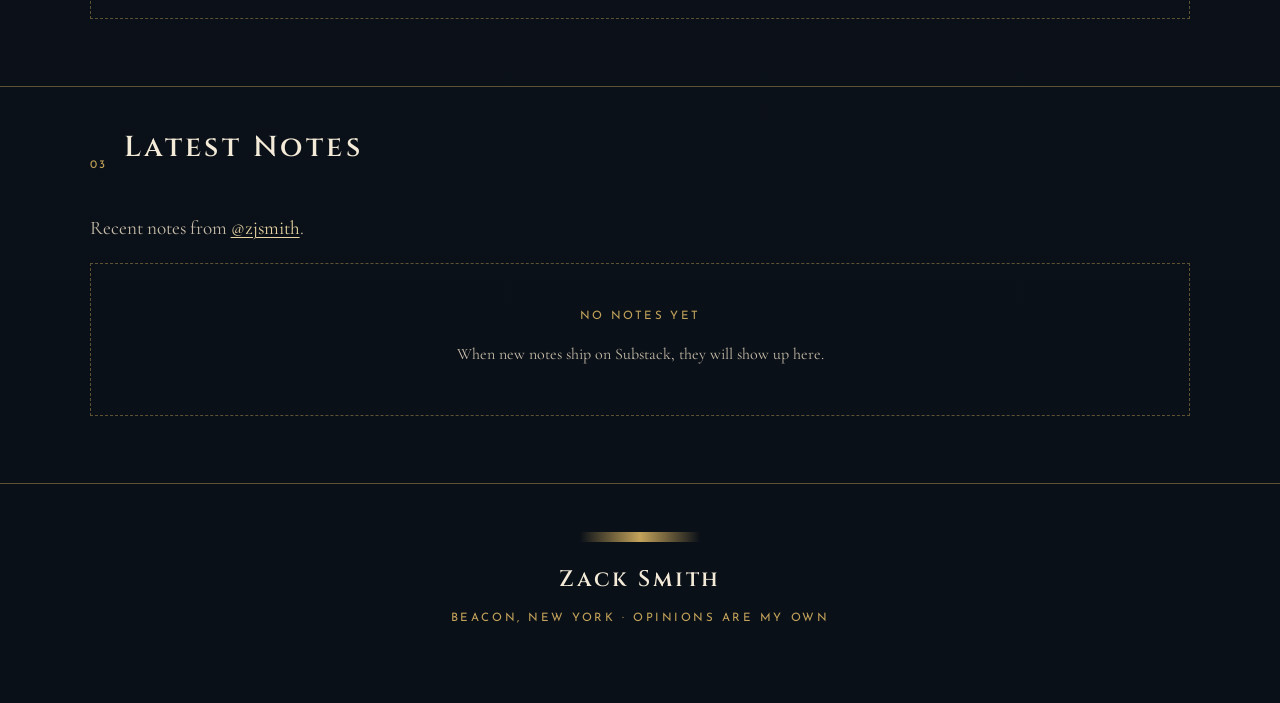
==== commit e6638850: "add to docs" ====
--- a/docs/index.html
+++ b/docs/index.html
@@ -359,7 +359,7 @@
     <footer class="site-footer">
       <div class="footer-ornament" aria-hidden="true"></div>
       <p class="footer-name">Zack Smith</p>
-      <p class="footer-meta">Smithing capital · Beacon, New York · Opinions are my own</p>
+      <p class="footer-meta">Beacon, New York · Opinions are my own</p>
     </footer>
 
     <script type="module" src="./src/main.js"></script>
